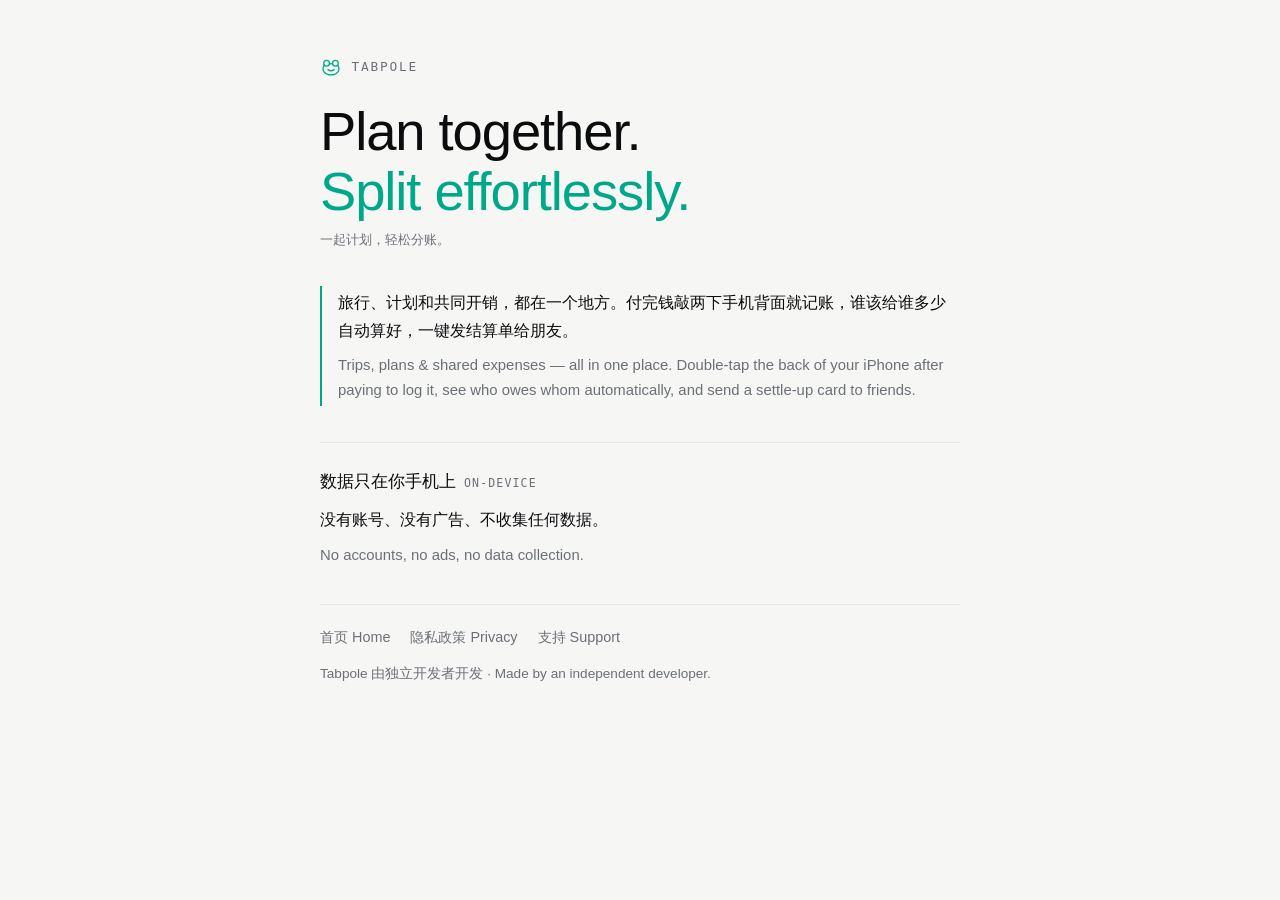
==== index.html @ 7b39a255 "Tabpole site: home, privacy policy, support Co-Authored-By: Claude Opus 5.5 <noreply@anthropic.com> " ====
<!doctype html>
<html lang="zh-Hans">
<head>
<meta charset="utf-8">
<meta name="viewport" content="width=device-width,initial-scale=1,viewport-fit=cover">
<title>Tabpole</title>
<link rel="stylesheet" href="style.css">
</head>
<body>
<div class="wrap">
<header>
<a class="brand" href="./"><svg viewBox="0 0 100 100" fill="none" stroke="var(--accent)" stroke-width="6" stroke-linecap="round" aria-hidden="true"><circle cx="30" cy="33" r="13"/><circle cx="70" cy="33" r="13"/><path d="M19 42 C4 66 24 86 50 86 C76 86 96 66 81 42"/><path d="M43 37 Q50 33 57 37"/><path d="M36 62 Q50 72 64 62"/></svg>Tabpole</a>
<p class="tag">Plan together.<br><span>Split effortlessly.</span></p>
<p class="meta">一起计划，轻松分账。</p>
</header>
<div class="summary">
<p>旅行、计划和共同开销，都在一个地方。付完钱敲两下手机背面就记账，谁该给谁多少自动算好，一键发结算单给朋友。</p>
<p class="en">Trips, plans &amp; shared expenses — all in one place. Double-tap the back of your iPhone after paying to log it, see who owes whom automatically, and send a settle-up card to friends.</p>
</div>
<section>
<h2>数据只在你手机上<small>On-device</small></h2>
<p>没有账号、没有广告、不收集任何数据。</p>
<p class="en">No accounts, no ads, no data collection.</p>
</section>
<footer>
<nav><a href="./">首页 Home</a><a href="./privacy/">隐私政策 Privacy</a><a href="./support/">支持 Support</a></nav>
<span>Tabpole 由独立开发者开发 · Made by an independent developer.</span>
</footer>
</div>
</body>
</html>
---- style.css ----
:root{--bg:#F6F6F4;--surface:#FFF;--fg:#0B0C0E;--muted:#6B7078;--line:#E5E6E8;--accent:#00A88A;color-scheme:light}
@media (prefers-color-scheme:dark){:root{--bg:#050607;--surface:#0C0E11;--fg:#F2F4F6;--muted:#7D838C;--line:#1C1F24;--accent:#3BF5C8;color-scheme:dark}}
*{box-sizing:border-box}
body{margin:0;background:var(--bg);color:var(--fg);font:16px/1.75 -apple-system,BlinkMacSystemFont,"PingFang SC","Hiragino Sans","Apple SD Gothic Neo","Helvetica Neue",sans-serif;-webkit-text-size-adjust:100%}
.wrap{max-width:42rem;margin:0 auto;padding:3.5rem max(16px,env(safe-area-inset-right)) 4rem max(16px,env(safe-area-inset-left));display:flex;flex-direction:column;gap:2.25rem}
a{color:var(--accent)}
.brand{display:flex;align-items:center;gap:.6rem;font:500 .8rem/1 ui-monospace,"SF Mono",Menlo,monospace;letter-spacing:.14em;text-transform:uppercase;color:var(--muted);text-decoration:none}
.brand svg{width:22px;height:22px}
h1{font-size:clamp(1.8rem,6vw,2.4rem);font-weight:500;line-height:1.2;margin:.75rem 0 0;letter-spacing:-.01em}
h1 span{display:block;font-size:.5em;color:var(--muted);margin-top:.4rem}
.meta{margin:.5rem 0 0;color:var(--muted);font:.8rem/1.6 ui-monospace,"SF Mono",Menlo,monospace}
.summary{border-left:2px solid var(--accent);padding:.2rem 0 .2rem 1rem;display:flex;flex-direction:column;gap:.5rem}
.summary p,section p{margin:0}
section{display:flex;flex-direction:column;gap:.6rem;border-top:.5px solid var(--line);padding-top:1.5rem}
h2{font-size:1.05rem;font-weight:500;margin:0}
h2 small{font:400 .72rem/1 ui-monospace,"SF Mono",Menlo,monospace;letter-spacing:.1em;text-transform:uppercase;color:var(--muted);margin-left:.5rem}
.en{color:var(--muted);font-size:.93rem;line-height:1.65}
ul{margin:0;padding-left:1.1rem;display:flex;flex-direction:column;gap:.35rem}
code{font:.85em ui-monospace,"SF Mono",Menlo,monospace;background:var(--surface);border:.5px solid var(--line);border-radius:4px;padding:.05em .35em}
.btn{display:inline-block;font-size:.95rem;color:var(--bg);background:var(--fg);border-radius:999px;padding:.55rem 1.2rem;text-decoration:none}
.email{font-family:ui-monospace,"SF Mono",Menlo,monospace;word-break:break-all}
nav{display:flex;gap:1.25rem;font-size:.9rem}
nav a{color:var(--muted);text-decoration:none}
nav a:hover{color:var(--fg)}
footer{color:var(--muted);font-size:.85rem;border-top:.5px solid var(--line);padding-top:1.25rem;display:flex;flex-direction:column;gap:.75rem}
.tag{font-size:clamp(2.2rem,9vw,3.4rem);font-weight:500;line-height:1.1;letter-spacing:-.02em;margin:1.5rem 0 0}
.tag span{color:var(--accent)}
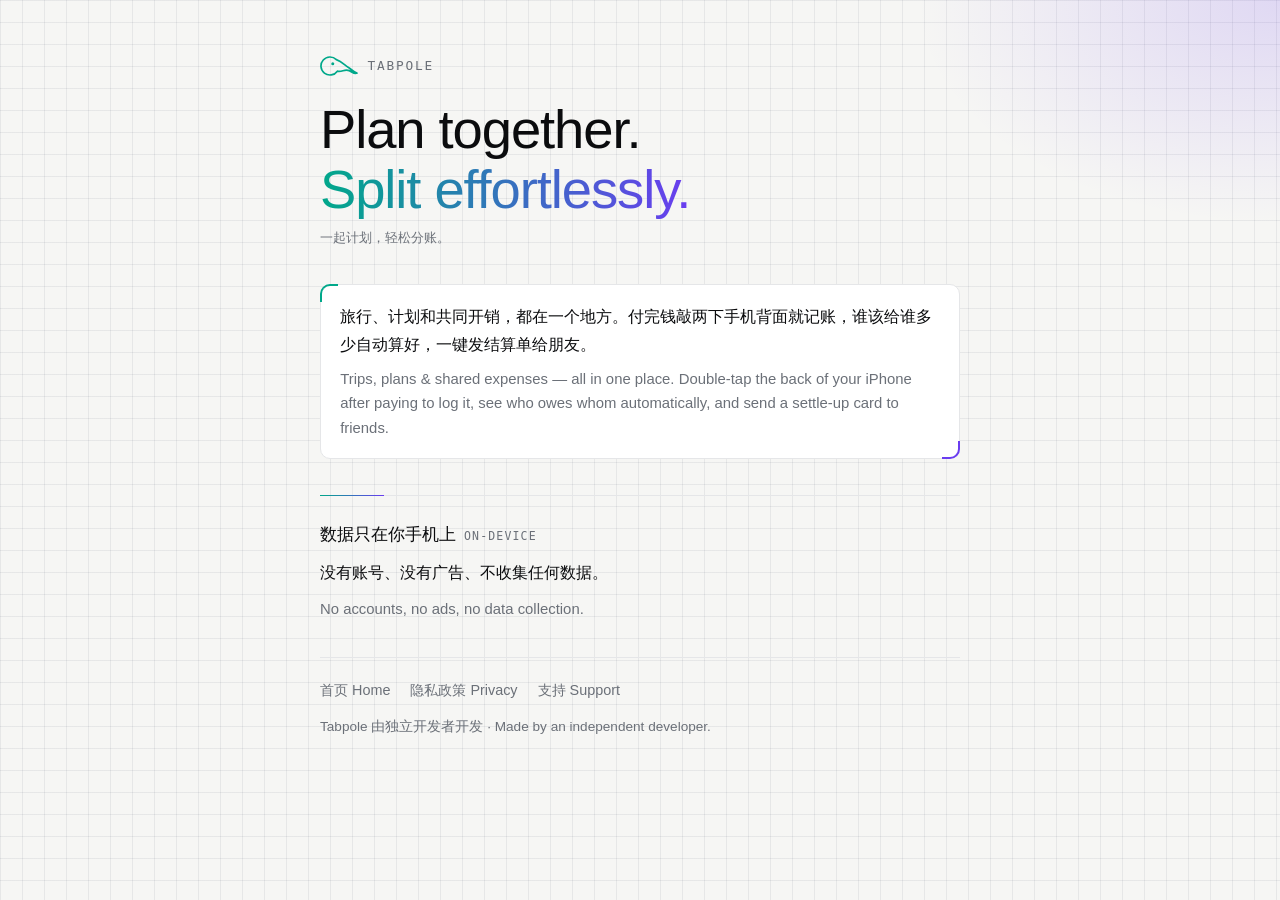
==== commit fc2c0991: "New look: notebook grid, mint-violet accent, tadpole logo Co-Authored-By: Claude Opus 5.5 <noreply@a" ====
--- a/index.html
+++ b/index.html
@@ -9,7 +9,7 @@
 <body>
 <div class="wrap">
 <header>
-<a class="brand" href="./"><svg viewBox="0 0 100 100" fill="none" stroke="var(--accent)" stroke-width="6" stroke-linecap="round" aria-hidden="true"><circle cx="30" cy="33" r="13"/><circle cx="70" cy="33" r="13"/><path d="M19 42 C4 66 24 86 50 86 C76 86 96 66 81 42"/><path d="M43 37 Q50 33 57 37"/><path d="M36 62 Q50 72 64 62"/></svg>Tabpole</a>
+<a class="brand" href="./"><svg viewBox="200 270 760 400" fill="none" stroke="var(--accent)" stroke-width="34" stroke-linejoin="round" aria-hidden="true"><path d="M 527 343 A 180 180 0 1 0 547 573 C 640 600, 690 520, 785 562 C 845 590, 885 640, 940 612 C 880 600, 835 540, 770 500 C 690 452, 640 380, 527 343 Z"/><circle cx="455" cy="425" r="30" fill="var(--accent)" stroke="none"/></svg>Tabpole</a>
 <p class="tag">Plan together.<br><span>Split effortlessly.</span></p>
 <p class="meta">一起计划，轻松分账。</p>
 </header>
--- a/style.css
+++ b/style.css
@@ -1,15 +1,18 @@
-:root{--bg:#F6F6F4;--surface:#FFF;--fg:#0B0C0E;--muted:#6B7078;--line:#E5E6E8;--accent:#00A88A;color-scheme:light}
-@media (prefers-color-scheme:dark){:root{--bg:#050607;--surface:#0C0E11;--fg:#F2F4F6;--muted:#7D838C;--line:#1C1F24;--accent:#3BF5C8;color-scheme:dark}}
+:root{--bg:#F6F6F4;--surface:#FFF;--fg:#0B0C0E;--muted:#6B7078;--line:#E5E6E8;--accent:#00A88A;--accent2:#6A3DF0;--grid:rgba(20,30,60,.07);--onaccent:#FFF;color-scheme:light}
+@media (prefers-color-scheme:dark){:root{--bg:#050607;--surface:#0C0E11;--fg:#F2F4F6;--muted:#7D838C;--line:#1C1F24;--accent:#3BF5C8;--accent2:#8A5CFF;--grid:rgba(255,255,255,.05);--onaccent:#07070D;color-scheme:dark}}
 *{box-sizing:border-box}
-body{margin:0;background:var(--bg);color:var(--fg);font:16px/1.75 -apple-system,BlinkMacSystemFont,"PingFang SC","Hiragino Sans","Apple SD Gothic Neo","Helvetica Neue",sans-serif;-webkit-text-size-adjust:100%}
+body{margin:0;background:radial-gradient(520px 320px at 100% 0,color-mix(in srgb,var(--accent2) 16%,transparent),transparent 70%),linear-gradient(var(--grid) 1px,transparent 1px) 0 0/22px 22px,linear-gradient(90deg,var(--grid) 1px,transparent 1px) 0 0/22px 22px,var(--bg);background-attachment:fixed;color:var(--fg);font:16px/1.75 -apple-system,BlinkMacSystemFont,"PingFang SC","Hiragino Sans","Apple SD Gothic Neo","Helvetica Neue",sans-serif;-webkit-text-size-adjust:100%}
 .wrap{max-width:42rem;margin:0 auto;padding:3.5rem max(16px,env(safe-area-inset-right)) 4rem max(16px,env(safe-area-inset-left));display:flex;flex-direction:column;gap:2.25rem}
 a{color:var(--accent)}
 .brand{display:flex;align-items:center;gap:.6rem;font:500 .8rem/1 ui-monospace,"SF Mono",Menlo,monospace;letter-spacing:.14em;text-transform:uppercase;color:var(--muted);text-decoration:none}
-.brand svg{width:22px;height:22px}
-h1{font-size:clamp(1.8rem,6vw,2.4rem);font-weight:500;line-height:1.2;margin:.75rem 0 0;letter-spacing:-.01em}
+.brand svg{width:38px;height:20px}
+h1{font-size:clamp(1.8rem,6vw,2.4rem);font-weight:500;line-height:1.2;margin:.75rem 0 0;letter-spacing:-.01em;text-shadow:-1px 0 rgba(255,43,214,.45),1px 0 rgba(0,229,255,.45)}
 h1 span{display:block;font-size:.5em;color:var(--muted);margin-top:.4rem}
 .meta{margin:.5rem 0 0;color:var(--muted);font:.8rem/1.6 ui-monospace,"SF Mono",Menlo,monospace}
-.summary{border-left:2px solid var(--accent);padding:.2rem 0 .2rem 1rem;display:flex;flex-direction:column;gap:.5rem}
+.summary{position:relative;background:var(--surface);border:.5px solid var(--line);border-radius:10px;padding:1.1rem 1.2rem;display:flex;flex-direction:column;gap:.5rem}
+.summary:before,.summary:after{content:"";position:absolute;width:16px;height:16px}
+.summary:before{left:-1px;top:-1px;border-left:2px solid var(--accent);border-top:2px solid var(--accent);border-top-left-radius:10px}
+.summary:after{right:-1px;bottom:-1px;border-right:2px solid var(--accent2);border-bottom:2px solid var(--accent2);border-bottom-right-radius:10px}
 .summary p,section p{margin:0}
 section{display:flex;flex-direction:column;gap:.6rem;border-top:.5px solid var(--line);padding-top:1.5rem}
 h2{font-size:1.05rem;font-weight:500;margin:0}
@@ -17,11 +20,15 @@
 .en{color:var(--muted);font-size:.93rem;line-height:1.65}
 ul{margin:0;padding-left:1.1rem;display:flex;flex-direction:column;gap:.35rem}
 code{font:.85em ui-monospace,"SF Mono",Menlo,monospace;background:var(--surface);border:.5px solid var(--line);border-radius:4px;padding:.05em .35em}
-.btn{display:inline-block;font-size:.95rem;color:var(--bg);background:var(--fg);border-radius:999px;padding:.55rem 1.2rem;text-decoration:none}
+.btn{display:inline-block;font-size:.95rem;font-weight:600;color:var(--onaccent);background:linear-gradient(90deg,var(--accent),var(--accent2));border-radius:8px;padding:.6rem 1.2rem;text-decoration:none;box-shadow:-2px 0 0 rgba(255,43,214,.55),2px 0 0 rgba(0,229,255,.55)}
 .email{font-family:ui-monospace,"SF Mono",Menlo,monospace;word-break:break-all}
 nav{display:flex;gap:1.25rem;font-size:.9rem}
 nav a{color:var(--muted);text-decoration:none}
 nav a:hover{color:var(--fg)}
 footer{color:var(--muted);font-size:.85rem;border-top:.5px solid var(--line);padding-top:1.25rem;display:flex;flex-direction:column;gap:.75rem}
 .tag{font-size:clamp(2.2rem,9vw,3.4rem);font-weight:500;line-height:1.1;letter-spacing:-.02em;margin:1.5rem 0 0}
-.tag span{color:var(--accent)}
+.tag span{background:linear-gradient(90deg,var(--accent),var(--accent2));-webkit-background-clip:text;background-clip:text;color:transparent}
+.tag{text-shadow:none}
+section{position:relative}
+section:before{content:"";position:absolute;top:-1px;left:0;width:64px;height:1px;background:linear-gradient(90deg,var(--accent),var(--accent2))}
+h1 span{text-shadow:none}
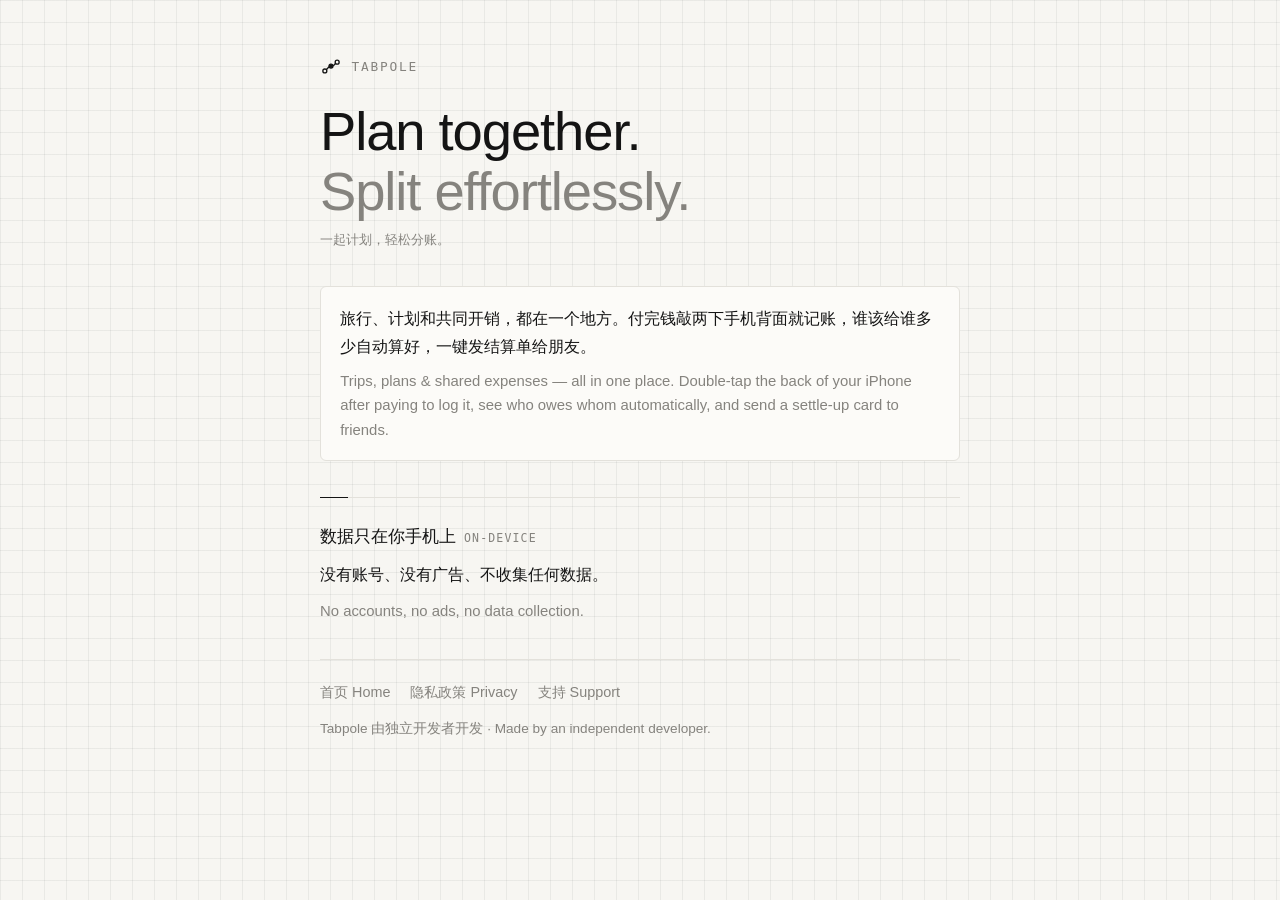
==== commit ca5540d4: "Monochrome Japanese-minimal style and new three-stop route logo Co-Authored-By: Claude Opus 5.5 <nor" ====
--- a/index.html
+++ b/index.html
@@ -9,7 +9,7 @@
 <body>
 <div class="wrap">
 <header>
-<a class="brand" href="./"><svg viewBox="200 270 760 400" fill="none" stroke="var(--accent)" stroke-width="34" stroke-linejoin="round" aria-hidden="true"><path d="M 527 343 A 180 180 0 1 0 547 573 C 640 600, 690 520, 785 562 C 845 590, 885 640, 940 612 C 880 600, 835 540, 770 500 C 690 452, 640 380, 527 343 Z"/><circle cx="455" cy="425" r="30" fill="var(--accent)" stroke="none"/></svg>Tabpole</a>
+<a class="brand" href="./"><svg viewBox="0 0 100 100" fill="none" stroke="currentColor" stroke-width="6" stroke-linecap="round" aria-hidden="true" style="color:var(--fg)"><path d="M29.5 61.5C34 56 38 52 41.6 49.4"/><path d="M58.6 44.2C63 43 66.5 40 70.6 33.6"/><circle cx="22" cy="68" r="9"/><circle cx="50" cy="46" r="9" fill="currentColor"/><circle cx="78" cy="28" r="9"/></svg>Tabpole</a>
 <p class="tag">Plan together.<br><span>Split effortlessly.</span></p>
 <p class="meta">一起计划，轻松分账。</p>
 </header>
--- a/style.css
+++ b/style.css
@@ -1,18 +1,15 @@
-:root{--bg:#F6F6F4;--surface:#FFF;--fg:#0B0C0E;--muted:#6B7078;--line:#E5E6E8;--accent:#00A88A;--accent2:#6A3DF0;--grid:rgba(20,30,60,.07);--onaccent:#FFF;color-scheme:light}
-@media (prefers-color-scheme:dark){:root{--bg:#050607;--surface:#0C0E11;--fg:#F2F4F6;--muted:#7D838C;--line:#1C1F24;--accent:#3BF5C8;--accent2:#8A5CFF;--grid:rgba(255,255,255,.05);--onaccent:#07070D;color-scheme:dark}}
+:root{--bg:#F7F6F2;--surface:#FCFBF8;--fg:#141414;--muted:#85837E;--line:#E3E1DB;--accent:#141414;--accent2:#85837E;--grid:rgba(20,20,20,.06);--onaccent:#F7F6F2;color-scheme:light}
+@media (prefers-color-scheme:dark){:root{--bg:#111111;--surface:#171717;--fg:#EDEDEA;--muted:#8A8985;--line:#2A2A29;--accent:#EDEDEA;--accent2:#8A8985;--grid:rgba(255,255,255,.06);--onaccent:#111111;color-scheme:dark}}
 *{box-sizing:border-box}
-body{margin:0;background:radial-gradient(520px 320px at 100% 0,color-mix(in srgb,var(--accent2) 16%,transparent),transparent 70%),linear-gradient(var(--grid) 1px,transparent 1px) 0 0/22px 22px,linear-gradient(90deg,var(--grid) 1px,transparent 1px) 0 0/22px 22px,var(--bg);background-attachment:fixed;color:var(--fg);font:16px/1.75 -apple-system,BlinkMacSystemFont,"PingFang SC","Hiragino Sans","Apple SD Gothic Neo","Helvetica Neue",sans-serif;-webkit-text-size-adjust:100%}
+body{margin:0;background:linear-gradient(var(--grid) 1px,transparent 1px) 0 0/22px 22px,linear-gradient(90deg,var(--grid) 1px,transparent 1px) 0 0/22px 22px,var(--bg);background-attachment:fixed;color:var(--fg);font:16px/1.75 -apple-system,BlinkMacSystemFont,"PingFang SC","Hiragino Sans","Apple SD Gothic Neo","Helvetica Neue",sans-serif;-webkit-text-size-adjust:100%}
 .wrap{max-width:42rem;margin:0 auto;padding:3.5rem max(16px,env(safe-area-inset-right)) 4rem max(16px,env(safe-area-inset-left));display:flex;flex-direction:column;gap:2.25rem}
-a{color:var(--accent)}
+a{color:var(--fg);text-underline-offset:3px}
 .brand{display:flex;align-items:center;gap:.6rem;font:500 .8rem/1 ui-monospace,"SF Mono",Menlo,monospace;letter-spacing:.14em;text-transform:uppercase;color:var(--muted);text-decoration:none}
-.brand svg{width:38px;height:20px}
-h1{font-size:clamp(1.8rem,6vw,2.4rem);font-weight:500;line-height:1.2;margin:.75rem 0 0;letter-spacing:-.01em;text-shadow:-1px 0 rgba(255,43,214,.45),1px 0 rgba(0,229,255,.45)}
+.brand svg{width:22px;height:22px}
+h1{font-size:clamp(1.8rem,6vw,2.4rem);font-weight:500;line-height:1.2;margin:.75rem 0 0;letter-spacing:-.01em}
 h1 span{display:block;font-size:.5em;color:var(--muted);margin-top:.4rem}
 .meta{margin:.5rem 0 0;color:var(--muted);font:.8rem/1.6 ui-monospace,"SF Mono",Menlo,monospace}
-.summary{position:relative;background:var(--surface);border:.5px solid var(--line);border-radius:10px;padding:1.1rem 1.2rem;display:flex;flex-direction:column;gap:.5rem}
-.summary:before,.summary:after{content:"";position:absolute;width:16px;height:16px}
-.summary:before{left:-1px;top:-1px;border-left:2px solid var(--accent);border-top:2px solid var(--accent);border-top-left-radius:10px}
-.summary:after{right:-1px;bottom:-1px;border-right:2px solid var(--accent2);border-bottom:2px solid var(--accent2);border-bottom-right-radius:10px}
+.summary{position:relative;background:var(--surface);border:.5px solid var(--line);border-radius:6px;padding:1.1rem 1.2rem;display:flex;flex-direction:column;gap:.5rem}
 .summary p,section p{margin:0}
 section{display:flex;flex-direction:column;gap:.6rem;border-top:.5px solid var(--line);padding-top:1.5rem}
 h2{font-size:1.05rem;font-weight:500;margin:0}
@@ -20,15 +17,15 @@
 .en{color:var(--muted);font-size:.93rem;line-height:1.65}
 ul{margin:0;padding-left:1.1rem;display:flex;flex-direction:column;gap:.35rem}
 code{font:.85em ui-monospace,"SF Mono",Menlo,monospace;background:var(--surface);border:.5px solid var(--line);border-radius:4px;padding:.05em .35em}
-.btn{display:inline-block;font-size:.95rem;font-weight:600;color:var(--onaccent);background:linear-gradient(90deg,var(--accent),var(--accent2));border-radius:8px;padding:.6rem 1.2rem;text-decoration:none;box-shadow:-2px 0 0 rgba(255,43,214,.55),2px 0 0 rgba(0,229,255,.55)}
+.btn{display:inline-block;font-size:.95rem;font-weight:600;color:var(--onaccent);background:var(--accent);border-radius:6px;padding:.6rem 1.2rem;text-decoration:none}
 .email{font-family:ui-monospace,"SF Mono",Menlo,monospace;word-break:break-all}
 nav{display:flex;gap:1.25rem;font-size:.9rem}
 nav a{color:var(--muted);text-decoration:none}
 nav a:hover{color:var(--fg)}
 footer{color:var(--muted);font-size:.85rem;border-top:.5px solid var(--line);padding-top:1.25rem;display:flex;flex-direction:column;gap:.75rem}
 .tag{font-size:clamp(2.2rem,9vw,3.4rem);font-weight:500;line-height:1.1;letter-spacing:-.02em;margin:1.5rem 0 0}
-.tag span{background:linear-gradient(90deg,var(--accent),var(--accent2));-webkit-background-clip:text;background-clip:text;color:transparent}
+.tag span{color:var(--muted)}
 .tag{text-shadow:none}
 section{position:relative}
-section:before{content:"";position:absolute;top:-1px;left:0;width:64px;height:1px;background:linear-gradient(90deg,var(--accent),var(--accent2))}
+section:before{content:"";position:absolute;top:-1px;left:0;width:28px;height:1px;background:var(--fg)}
 h1 span{text-shadow:none}
